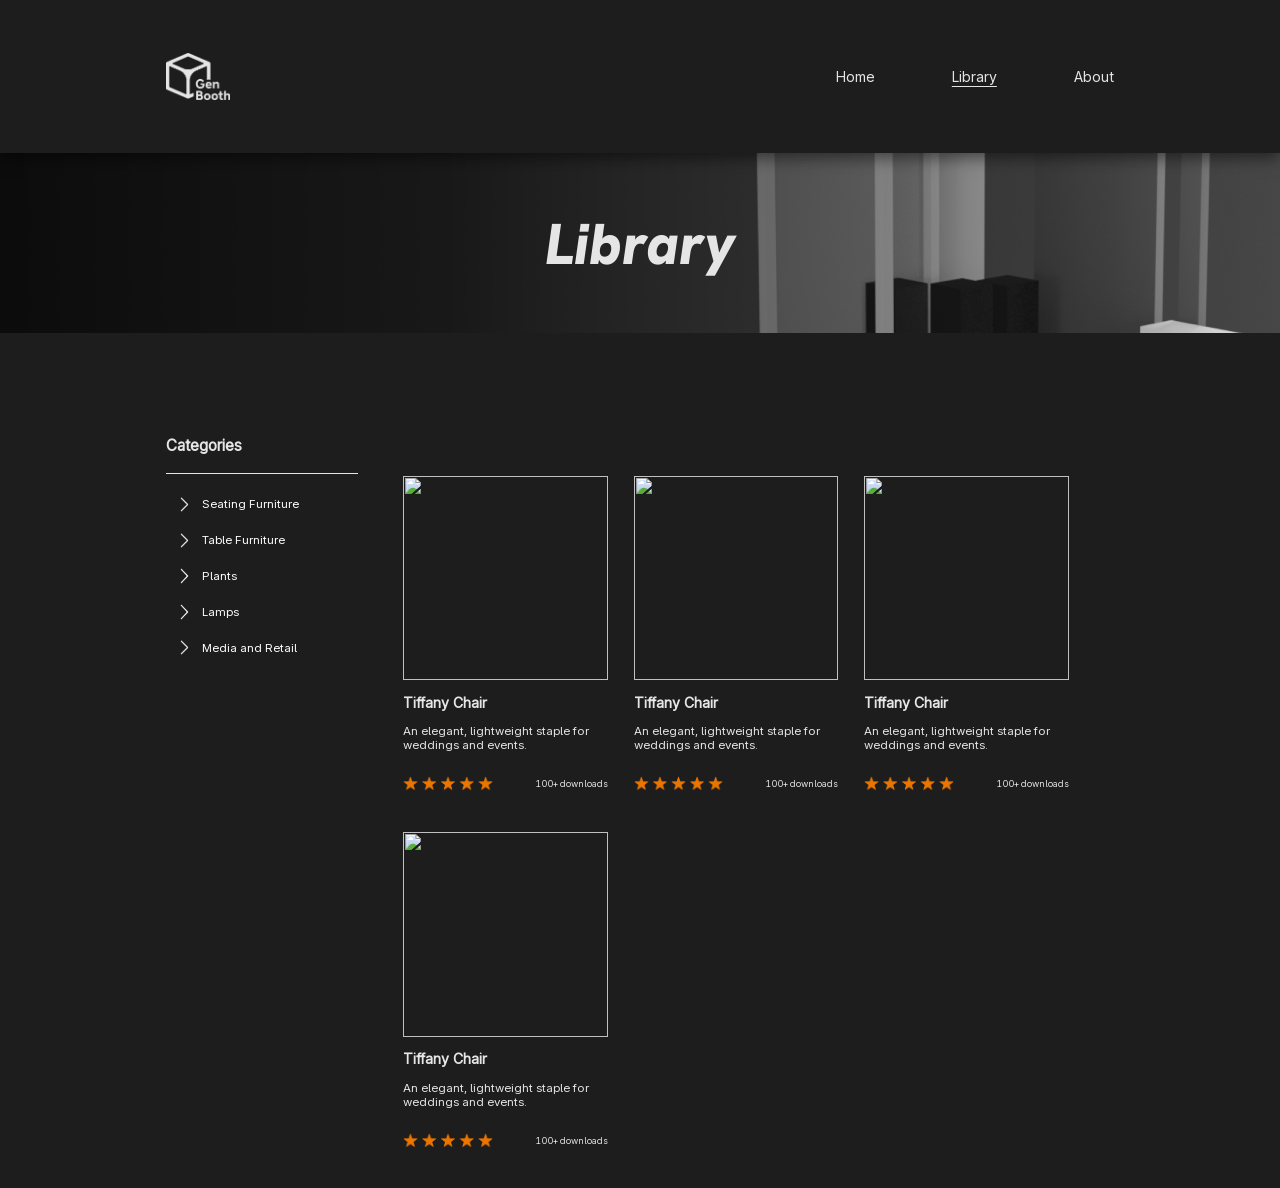
==== library.html @ 7431af9e "Add files via upload" ====
<!DOCTYPE html>
<html lang="en">
<head>
    <meta charset="UTF-8">
    <meta name="viewport" content="width=device-width, initial-scale=1.0">
    <title>GenBooth</title>
    <link rel="stylesheet" href="css/main.css">
    <link rel="stylesheet" href="css/reset.css">
    <link rel="stylesheet" href="https://cdnjs.cloudflare.com/ajax/libs/font-awesome/4.7.0/css/font-awesome.min.css">

    <script async src="https://unpkg.com/es-module-shims@1.6.3/dist/es-module-shims.js"></script>

</head>

<body>
    <div class="navigation">
        <div class="leftNav">
            <a>
                <img src="img/GenBoothLogo.png"> 
            </a>
        </div>
        <div class="rightNav">
            <a href="index.html" class="notActiveNav">Home</a>
            <a href="library.html" class="activeNav">Library</a>
            <a>About</a>
        </div>
    </div>

    <div class="title">
        <h1>Library</h1>
    </div>

    <div class="library">
        <div class="sidenav">
            <h2>Categories</h2>
            <a class="dropdown" onclick="toggleDropdown(this)"><img src="img/Arrow.png">Seating Furniture</a>
            <div class="dropdownContainer">
                <a href="javascript:void(0)" onclick="showPage('chair', this)" class="active-link">Chair</a>
                <a href="javascript:void(0)" onclick="showPage('accentchair')">Accent Chair</a>
                <a href="javascript:void(0)" onclick="showPage('stool')">Stool</a>
                <a>Sofa</a>
                <a>Bench</a>
                <a>Outdoor Chair</a>
            </div>
            <a class="dropdown" onclick="toggleDropdown(this)"><img src="img/Arrow.png">Table Furniture</a>
            <div class="dropdownContainer">
                <a>Booth Table</a>
                <a>Coffee Table</a>
                <a>Outdoor Table</a>
            </div>
            <a class="dropdown" onclick="toggleDropdown(this)"><img src="img/Arrow.png">Plants</a>
            <div class="dropdownContainer">
                <a>Floor Plants</a>
                <a>Ceiling Plants</a>
                <a>Wall Plants</a>
            </div>
            <a class="dropdown" onclick="toggleDropdown(this)"><img src="img/Arrow.png">Lamps</a>
            <div class="dropdownContainer">
                <a>Floor Lamp</a>
                <a>Ceiling Lamp</a>
                <a>Wall Lamp</a>
            </div>
            <a class="dropdown" onclick="toggleDropdown(this)"><img src="img/Arrow.png">Media and Retail</a>
            <div class="dropdownContainer">
                <a>Electricity</a>
                <a>Fashion-related</a>
            </div>
        </div>

        <div class="mainLibrary">
            <div id="chair" class="contentLibrary active">
                <a href="tiffanyChair.html" class="singleAsset">
                    <div class="displaySingleAsset"><img src="img/TiffanyChair.jpg"></div>
                    <h2>Tiffany Chair</h2>
                    <p>An elegant, lightweight staple for weddings and events.</p>
                    <div class="assetStats">
                        <div class="rating"><img src="img/rating.png"></div>
                        <p>100+ downloads</p>
                    </div>
                </a>
                <a class="singleAsset">
                    <div class="displaySingleAsset"><img src="img/TiffanyChair.jpg"></div>
                    <h2>Tiffany Chair</h2>
                    <p>An elegant, lightweight staple for weddings and events.</p>
                    <div class="assetStats">
                        <div class="rating"><img src="img/rating.png"></div>
                        <p>100+ downloads</p>
                    </div>
                </a>
                <a class="singleAsset">
                    <div class="displaySingleAsset"><img src="img/TiffanyChair.jpg"></div>
                    <h2>Tiffany Chair</h2>
                    <p>An elegant, lightweight staple for weddings and events.</p>
                    <div class="assetStats">
                        <div class="rating"><img src="img/rating.png"></div>
                        <p>100+ downloads</p>
                    </div>
                </a>
                <a class="singleAsset">
                    <div class="displaySingleAsset"><img src="img/TiffanyChair.jpg"></div>
                    <h2>Tiffany Chair</h2>
                    <p>An elegant, lightweight staple for weddings and events.</p>
                    <div class="assetStats">
                        <div class="rating"><img src="img/rating.png"></div>
                        <p>100+ downloads</p>
                    </div>
                </a>
            </div>

            <div id="accentchair" class="contentLibrary">
                <p>accentchair</p>
            </div>

            <div id="stool" class="contentLibrary">
                <p>stool</p>
            </div>
        </div>
    </div>
    
    <script>
    function showPage(pageId, element) {
        const sections = document.querySelectorAll('.contentLibrary');
        sections.forEach(section => {
            section.classList.remove('active');
        });
        
        const target = document.getElementById(pageId);
        if (target) {
            target.classList.add('active');
        }

        const allLinks = document.querySelectorAll('.dropdownContainer a');
        allLinks.forEach(link => {
            link.classList.remove('active-link');
        });

        if (element) {
            element.classList.add('active-link');
        }
    }

    function toggleDropdown(element) {

        const container = element.nextElementSibling;
        container.classList.toggle('show');

        const img = element.querySelector('img');
        img.classList.toggle('rotate-icon');
    }
    </script>
</body>

</html>
---- css/main.css ----
/* OVERALL */
*{
    scroll-behavior: smooth;
    box-sizing: border-box;
}

html {
    scroll-behavior: smooth;
}


/* BODY */
body {
    background-color: #1D1D1D;
    margin: 0;
    padding: 0;
    overflow-x: hidden;
    scroll-behavior: smooth;
}

a {
    cursor: pointer;
}

p {
    font-family: Body;
}

/* FONTS */
@font-face {
    font-family: Header;
    src: url('../font/HankenGrotesk-Bold.ttf');
}

@font-face {
    font-family: SubHeader;
    src: url('../font/HankenGrotesk-SemiBold.ttf');
}

@font-face {
    font-family: Body;
    src: url('../font/Inter.ttf');
}

@font-face {
    font-family: Italic;
    src: url('../font/HankenGrotesk-BlackItalic.ttf');
}

/* NAVIGATION */
.navigation {
    position: sticky;
    overflow: hidden;
    box-shadow: 0 5px 15px rgba(0, 0, 0, 0.5);
    display: flex;
    justify-content: space-between;
    align-items: center;
    z-index: 9999;
    background-color: #1D1D1D;
    width: 100vw;
    height: 17vh;
    padding: 0 13vw;
}

.leftNav {
    align-content: center;
    display: flex;
    justify-content: left;
    width: 10vw;
    height: 17vh;
}

.leftNav a {
    display: flex;
    align-items: center;
}

.leftNav a img {
    width: 5vw;
    align-items: center;
}

.rightNav {
    width: 70vw;
    height: 17vh;
    align-content: center;
    display: flex;
    justify-content: right;
}

.rightNav a {
    display: flex;
    align-items: center;
    font-family: Body;
    color: #E5E5E5;
    margin-left: 6vw;
    font-size: 1.1vw;
    transition: .7s;
}

.rightNav a:hover {
    transform: scale(1.2);
    font-weight: 1000;
}

.notActiveNav {
    text-decoration: none;
}

.activeNav {
    text-decoration: underline;
    text-underline-offset: 4px;
}

/* HEADER */

.header {
    background-image: url('../img/Header_Background.png');
    background-size: 100vw 80vh;
    box-shadow: 0 5px 15px rgba(0, 0, 0, 0.5);
    width: 100vw;
    height: 70vh;
    display: flex;
    justify-content: space-between;
    align-items: center;
}

.headerContent {
    padding: 0 13vw;
    height: 40vh;
    margin-top: 5vh;
}

.headerContent h1 {
    font-family: Italic;
    color: #E5E5E5;
    font-size: 4vw;
    padding: 0;
    margin: 0;
}

.headerContent h2 {
    font-family: Body;
    font-weight: 700;
    color: #E5E5E5;
    padding: 0;
    margin: 0;
    font-size: 1.3vw;
}

.headerContent a {
    display: inline-block;
    background-color: #EA7600;
    font-family: Body;
    font-weight: 1000;
    font-size: 1.2vw;
    color: #E5E5E5;
    padding: 1vw 3vw;
    margin-top: 7vh;
    border-radius: 0.3vw;
    transition: 0.7s;
}

.headerContent a:hover {
    transform: scale(1.1);
    background-color: #265787;
    box-shadow: 0 5px 15px rgba(0, 0, 0, 0.7);
}

.headerContent p {
    font-family: Body;
    color: #E5E5E5;
    width: 33vw;
    font-size: 1.1vw;
    line-height: 1.5;
}

.scroll {
    position: absolute;
    align-items: center;
    display: flex;
    justify-content: center;
    width: 100vw;
    height: 12vh;
    transform: translateY(-50%);
    z-index: 99;
    text-decoration: none;
}

.clickDown {
    background-color: #EA7600;
    width: 12vh;
    height: 12vh;
    display: flex;
    border-radius: 50%;
    justify-content: center;
    align-items: center;
    transition: 0.7s;
    padding: 0 1.5vw;
}

.clickDown:hover {
    transform: scale(1.1);
    background-color: #265787;
    box-shadow: 0 5px 15px rgba(0, 0, 0, 0.7);
}

/* ADVANTAGE */

.advantageHeader {
    width: 100vw;
    padding: 0 13vw;
    height: 50vh;
    display: flex;
    align-items: center;
}

.advantageHeader h1 {
    color: #E5E5E5;
    font-family: Italic;
    font-size: 4.5vw;
    padding: 30vh 30vw 10vh 0;
    margin: 0;
}

.advantage {
    width: 100vw;
    height: 45vh;
    padding: 0 13vw;
    display: flex;
    align-items: center;
    justify-content: space-between;
}

.advantageDetail {
    width: 21vw;
    height: 40vw;
    align-content: center;
}

.advantageDetail h1 {
    color: #E5E5E5;
    font-family: Header;
    font-size: 3vw;
    padding: 0;
    margin: 0;
}

.advantageDetail p{
    color: #E5E5E5;
    font-family: Body;
    font-size: 1.1vw;
    line-height: 1.5;
    padding: 0;
    margin: 0;
}

.youtube {
    height: 80vh;
    width: 100vw;
    margin-top: 20vh;
    padding: 0 13vw;
}

.youtube h1 {
    font-family: Italic;
    color: #E5E5E5;
    font-size: 3vw;
    padding: 0;
    margin: 0;
}

.youtube p{
    font-family: Body;
    color: #E5E5E5;
    font-size: 1.1vw;
    padding: 0;
    margin: 0;
}

.youtube a {
    display: inline-block;
    background-color: #EA7600;
    font-family: Body;
    font-weight: 1000;
    font-size: 1.2vw;
    color: #E5E5E5;
    padding: 1vw 3vw;
    margin-top: 7vh;
    border-radius: 0.3vw;
    transition: 0.7s;
}

.youtube a:hover {
    transform: scale(1.1);
    box-shadow: 0 5px 15px rgba(0, 0, 0, 0.7);
}

/* LIBRARY */

.title {
    height: 20vh;
    width: 100vw;
    background-image: url('../img/Header_Background.png');
    background-size: 100vw auto;
    background-position: center;
    display: flex;
    text-align: center;
    justify-content: center;
    align-items: center;
}

.title h1 {
    color: #E5E5E5;
    font-family: Italic;
    font-size: 4.5vw;
    padding: 0;
    margin: 0;
}

.library {
    width: 100vw;
    padding: 0 13vw;
    margin-top: 10vh;
    display: flex;
}

.sidenav {
    width: 15vw;
    display: flex;
    flex-direction: column;
}

.rotate-icon {
    transform: rotate(90deg);
}

.sidenav h2 {
    color: #E5E5E5;
    font-family: Body;
    font-size: 1.2vw;
    font-weight: 700;
    padding-bottom: 2vh;
    border-bottom: 1px solid #E5E5E5;
}

.sidenav img {
    width: 1.2vw;
    height: 1.2vw;
    margin: 0.8vw;
}

.sidenav a{
    padding: 0;
    font-family: Body;
    color: white;
    font-size: 0.9vw;
}

.dropdown {
    font-family: Body;
    color: #E5E5E5;
    display: flex;
    align-items: center;
    cursor: pointer;
    user-select: none;
}

.dropdown img {
    transition: transform 0.3s ease;
}

.rotate-icon {
    transform: rotate(90deg);
}

.dropdownContainer {
    font-family: Body;
    display: none;
    flex-direction: column;
    overflow: hidden;
}

.dropdownContainer.show {
    display: flex;
}

.dropdownContainer a {
    font-family: Body;
    color: white;
    padding: 0.5vw 3vw;
    font-size: 0.8vw;
    text-decoration: none;
}

.dropdownContainer a.active-link {
    background: linear-gradient(to right,#265787, #1D1D1D);
}

.mainLibrary {
    width: 59vw;
    margin-top: 3vh;
    padding: 1vw 2.5vw;
}

.contentLibrary {
    display: none;
    animation: fadeIn 0.5s; 
}

.active {
    display: flex;
    flex-wrap: wrap;
    justify-content: flex-start;
    text-decoration: none;
}

.singleAsset {
    width: 16vw;
    height: auto;
    margin: 1vw;
    text-decoration: none;
    transition: 0.5s;
}

.singleAsset:hover {
    transform: scale(1.02);
}

.displaySingleAsset {
    width: 16vw;
    height: 16vw;
}

.displaySingleAsset img {
    width: 16vw;
    height: 16vw;
}

.singleAsset h2 {
    color: #E5E5E5;
    font-family: Body;
    font-size: 1.1vw;
    font-weight: 700;
    padding: 1.5vh 0;
    margin: 0;
}

.singleAsset p {
    color: #E5E5E5;
    font-family: Body;
    font-size: 0.9vw;
    padding: 0;
    margin: 0;
}

.assetStats {
    display: flex;
    align-items: center;
    justify-content: space-between;
    margin-top: 1vh;
    height: 5vh;
}

.rating {
    display: flex;
    align-items: center;
    width: 7vw;
    height: 5vh;
}

.rating img {
    width: 7vw;
    height: auto;
}

.assetStats p{
    font-size: 0.7vw;
    color: #E5E5E5;
    margin: 0;
    padding: 0;
}

/* PRODUCT DETAIL */

.productDetail {
    width: 100vw;
    padding: 10vh 13vw;
    display: flex;
    display: flex;
    justify-content: space-between;
}

.productShowcase {
    width: 35vw;
    height: 50vh;
    position: relative;
}


.cursor {
  cursor: pointer;
}

.descriptionContainer {
    width: 34vw;
    padding-left: 2vw;
    display: flex;
    flex-direction: column;
    justify-content: flex-end;
}

.descriptionContainer img {
    width: 10vw;
}

.descriptionContainer h3 {
    font-family: Body;
    color: #E5E5E5;
    font-size: 2vw;
    padding: 0;
    margin: 1vh 0;
}

.descriptionContainer h4 {
    font-family: Body;
    color: #E5E5E5;
    padding: 0;
    margin: 3vh 0;
    text-decoration: none;
    font-size: 1vw;
    font-weight: 0;
    text-decoration: underline;
    text-underline-offset: 1vh;
}

.descriptionContainer p {
    font-family: Body;
    color: #E5E5E5;
    margin: 2vh 0;
    padding: 0;
    font-size: 1vw;
}

.descriptionContainer a{
    width: 34vw;
    text-align: center;
    display: inline-block;
    background-color: #EA7600;
    font-family: Body;
    font-weight: 1000;
    font-size: 1.5vw;
    color: #E5E5E5;
    padding: 3vh 3vw;
    margin-top: 2vh;
    border-radius: 0.3vw;
    transition: 0.7s;
}

.descriptionContainer a:hover {
    transform: scale(1.02);
    background-color: #265787;
    box-shadow: 0 5px 15px rgba(0, 0, 0, 0.7);
}


.productShowcase {
    width: 100%;
    height: 75vh;
    background-color: #E5E5E5;
    position: relative;
    border-radius: 12px;
    overflow: hidden;
}

.container1 {
    width: 100%;
    height: 100%;
    position: relative;
}

.container1 canvas {
    width: 100% !important;
    height: 100% !important;
    display: block;
    outline: none;
}
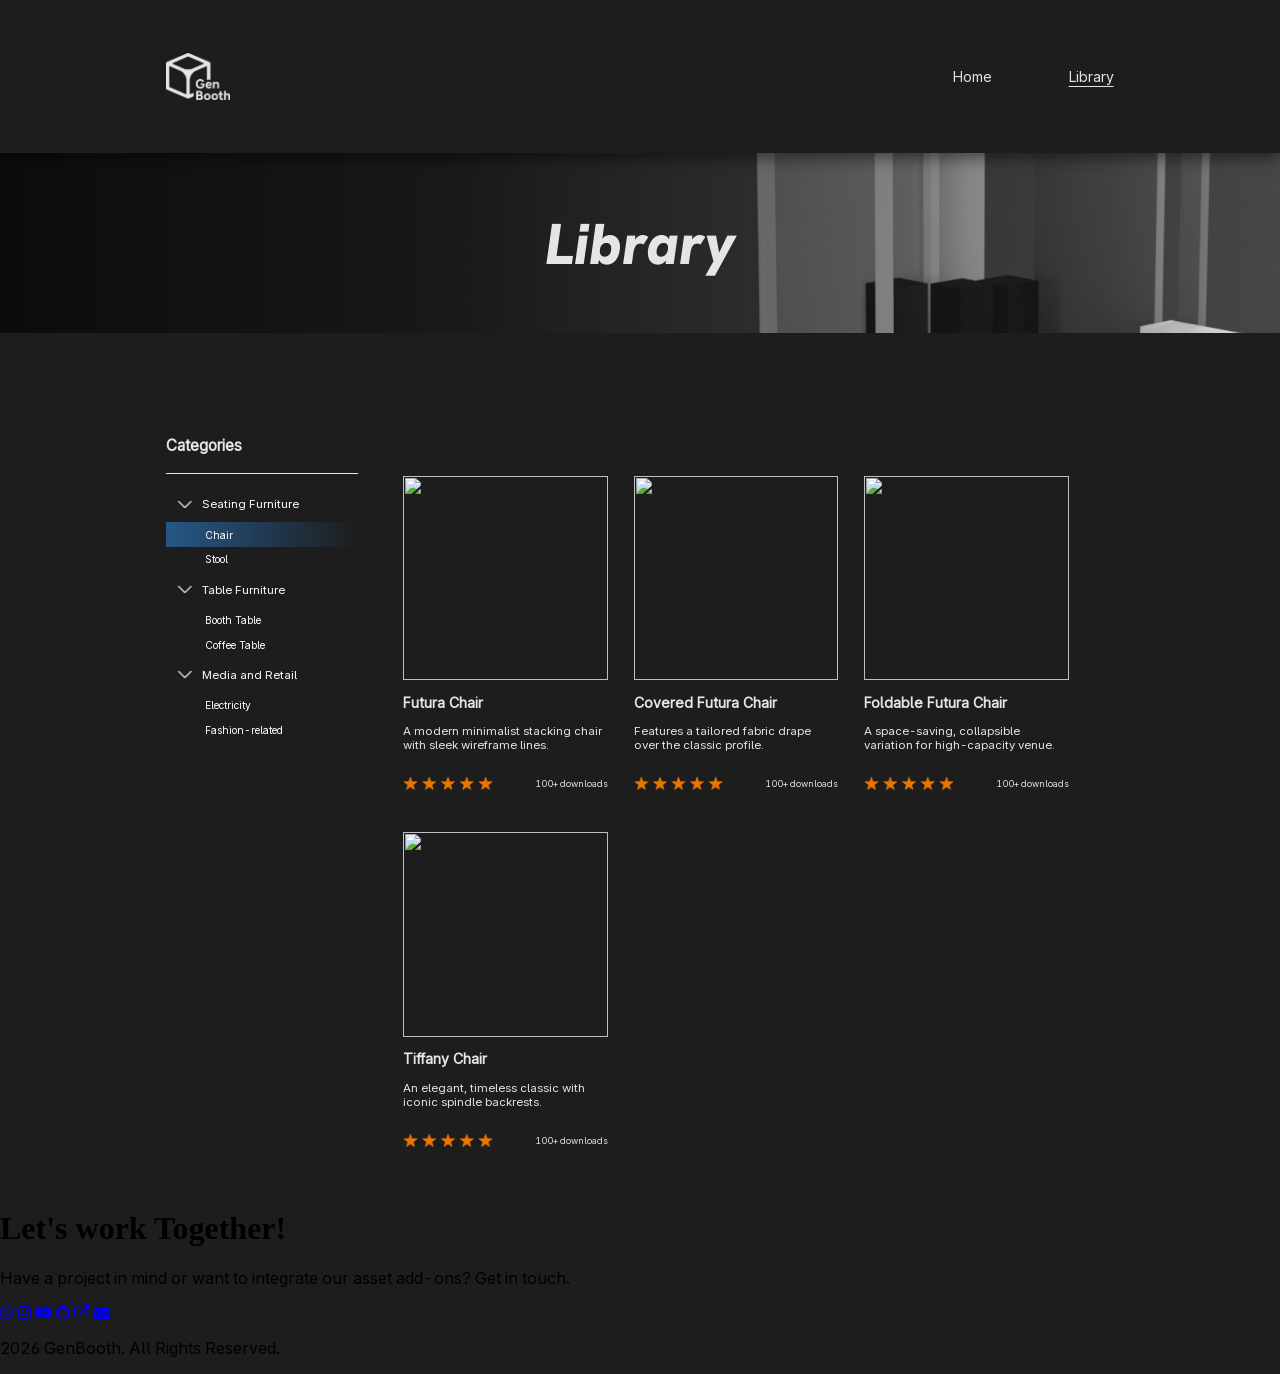
==== commit 4c38b445: "Update library.html" ====
--- a/library.html
+++ b/library.html
@@ -15,14 +15,13 @@
 <body>
     <div class="navigation">
         <div class="leftNav">
-            <a>
+            <a href="index.html">
                 <img src="img/GenBoothLogo.png"> 
             </a>
         </div>
         <div class="rightNav">
             <a href="index.html" class="notActiveNav">Home</a>
             <a href="library.html" class="activeNav">Library</a>
-            <a>About</a>
         </div>
     </div>
 
@@ -33,121 +32,215 @@
     <div class="library">
         <div class="sidenav">
             <h2>Categories</h2>
-            <a class="dropdown" onclick="toggleDropdown(this)"><img src="img/Arrow.png">Seating Furniture</a>
-            <div class="dropdownContainer">
+            <a class="dropdown" onclick="toggleDropdown(this)"><img src="img/Arrow.png" class="rotate-icon">Seating Furniture</a>
+            <div class="dropdownContainer show">
                 <a href="javascript:void(0)" onclick="showPage('chair', this)" class="active-link">Chair</a>
-                <a href="javascript:void(0)" onclick="showPage('accentchair')">Accent Chair</a>
-                <a href="javascript:void(0)" onclick="showPage('stool')">Stool</a>
-                <a>Sofa</a>
-                <a>Bench</a>
-                <a>Outdoor Chair</a>
-            </div>
-            <a class="dropdown" onclick="toggleDropdown(this)"><img src="img/Arrow.png">Table Furniture</a>
-            <div class="dropdownContainer">
-                <a>Booth Table</a>
-                <a>Coffee Table</a>
-                <a>Outdoor Table</a>
-            </div>
-            <a class="dropdown" onclick="toggleDropdown(this)"><img src="img/Arrow.png">Plants</a>
-            <div class="dropdownContainer">
-                <a>Floor Plants</a>
-                <a>Ceiling Plants</a>
-                <a>Wall Plants</a>
-            </div>
-            <a class="dropdown" onclick="toggleDropdown(this)"><img src="img/Arrow.png">Lamps</a>
-            <div class="dropdownContainer">
-                <a>Floor Lamp</a>
-                <a>Ceiling Lamp</a>
-                <a>Wall Lamp</a>
-            </div>
-            <a class="dropdown" onclick="toggleDropdown(this)"><img src="img/Arrow.png">Media and Retail</a>
-            <div class="dropdownContainer">
-                <a>Electricity</a>
-                <a>Fashion-related</a>
+                <a href="javascript:void(0)" onclick="showPage('stool', this)">Stool</a>
+            </div>
+            <a class="dropdown" onclick="toggleDropdown(this)"><img src="img/Arrow.png" class="rotate-icon">Table Furniture</a>
+            <div class="dropdownContainer show">
+                <a href="javascript:void(0)" onclick="showPage('boothTable', this)">Booth Table</a>
+                <a href="javascript:void(0)" onclick="showPage('coffeeTable', this)">Coffee Table</a>
+            </div>
+            <a class="dropdown" onclick="toggleDropdown(this)"><img src="img/Arrow.png" class="rotate-icon">Media and Retail</a>
+            <div class="dropdownContainer show">
+                <a href="javascript:void(0)" onclick="showPage('elec', this)">Electricity</a>
+                <a href="javascript:void(0)" onclick="showPage('fashion', this)">Fashion-related</a>
             </div>
         </div>
 
         <div class="mainLibrary">
             <div id="chair" class="contentLibrary active">
+                <a href="futuraChair.html" class="singleAsset">
+                    <div class="displaySingleAsset"><img src="img/Futura.png"></div>
+                    <h2>Futura Chair</h2>
+                    <p>A modern minimalist stacking chair with sleek wireframe lines.</p>
+                    <div class="assetStats">
+                        <div class="rating"><img src="img/rating.png"></div>
+                        <p>100+ downloads</p>
+                    </div>
+                </a>
+                <a href="coveredFutura.html" class="singleAsset">
+                    <div class="displaySingleAsset"><img src="img/CoveredFutura.png"></div>
+                    <h2>Covered Futura Chair</h2>
+                    <p>Features a tailored fabric drape over the classic profile.</p>
+                    <div class="assetStats">
+                        <div class="rating"><img src="img/rating.png"></div>
+                        <p>100+ downloads</p>
+                    </div>
+                </a>
+                <a href="foldableFutura.html" class="singleAsset">
+                    <div class="displaySingleAsset"><img src="img/FoldableFutura.png"></div>
+                    <h2>Foldable Futura Chair</h2>
+                    <p>A space-saving, collapsible variation for high-capacity venue.</p>
+                    <div class="assetStats">
+                        <div class="rating"><img src="img/rating.png"></div>
+                        <p>100+ downloads</p>
+                    </div>
+                </a>
                 <a href="tiffanyChair.html" class="singleAsset">
-                    <div class="displaySingleAsset"><img src="img/TiffanyChair.jpg"></div>
+                    <div class="displaySingleAsset"><img src="img/Tiffany.png"></div>
                     <h2>Tiffany Chair</h2>
-                    <p>An elegant, lightweight staple for weddings and events.</p>
-                    <div class="assetStats">
-                        <div class="rating"><img src="img/rating.png"></div>
-                        <p>100+ downloads</p>
-                    </div>
-                </a>
-                <a class="singleAsset">
-                    <div class="displaySingleAsset"><img src="img/TiffanyChair.jpg"></div>
-                    <h2>Tiffany Chair</h2>
-                    <p>An elegant, lightweight staple for weddings and events.</p>
-                    <div class="assetStats">
-                        <div class="rating"><img src="img/rating.png"></div>
-                        <p>100+ downloads</p>
-                    </div>
-                </a>
-                <a class="singleAsset">
-                    <div class="displaySingleAsset"><img src="img/TiffanyChair.jpg"></div>
-                    <h2>Tiffany Chair</h2>
-                    <p>An elegant, lightweight staple for weddings and events.</p>
-                    <div class="assetStats">
-                        <div class="rating"><img src="img/rating.png"></div>
-                        <p>100+ downloads</p>
-                    </div>
-                </a>
-                <a class="singleAsset">
-                    <div class="displaySingleAsset"><img src="img/TiffanyChair.jpg"></div>
-                    <h2>Tiffany Chair</h2>
-                    <p>An elegant, lightweight staple for weddings and events.</p>
-                    <div class="assetStats">
-                        <div class="rating"><img src="img/rating.png"></div>
-                        <p>100+ downloads</p>
-                    </div>
-                </a>
-            </div>
-
-            <div id="accentchair" class="contentLibrary">
-                <p>accentchair</p>
-            </div>
+                    <p>An elegant, timeless classic with iconic spindle backrests.</p>
+                    <div class="assetStats">
+                        <div class="rating"><img src="img/rating.png"></div>
+                        <p>100+ downloads</p>
+                    </div>
+                </a>
+            </div>
+
+            
 
             <div id="stool" class="contentLibrary">
-                <p>stool</p>
-            </div>
-        </div>
+                <a href="barStool.html" class="singleAsset">
+                    <div class="displaySingleAsset"><img src="img/Bar Stool.png"></div>
+                    <h2>Bar Stool</h2>
+                    <p>An elevated, industrial-chic seating option for reception counters.</p>
+                    <div class="assetStats">
+                        <div class="rating"><img src="img/rating.png"></div>
+                        <p>100+ downloads</p>
+                    </div>
+                </a>
+            </div>
+
+            <div id="boothTable" class="contentLibrary">
+                <a href="ibm.html" class="singleAsset">
+                    <div class="displaySingleAsset"><img src="img/ibm.png"></div>
+                    <h2>IBM Table</h2>
+                    <p>A rectangular, standard-height table for training, registration, or display.</p>
+                    <div class="assetStats">
+                        <div class="rating"><img src="img/rating.png"></div>
+                        <p>100+ downloads</p>
+                    </div>
+                </a>
+
+                <a href="r8.html" class="singleAsset">
+                    <div class="displaySingleAsset"><img src="img/r8.png"></div>
+                    <h2>R8 Table</h2>
+                    <p>Built on a modular shell scheme framing for tradeshow booth setups.</p>
+                    <div class="assetStats">
+                        <div class="rating"><img src="img/rating.png"></div>
+                        <p>100+ downloads</p>
+                    </div>
+                </a>
+            </div>
+            <div id="coffeeTable" class="contentLibrary">
+                <a href="squareCoffee.html" class="singleAsset">
+                    <div class="displaySingleAsset"><img src="img/squareCoffee.png"></div>
+                    <h2>Square Coffee Table</h2>
+                    <p>A low-profile centerpiece table for casual meeting lounges.</p>
+                    <div class="assetStats">
+                        <div class="rating"><img src="img/rating.png"></div>
+                        <p>100+ downloads</p>
+                    </div>
+                </a>
+
+                <a href="roundCoffee.html" class="singleAsset">
+                    <div class="displaySingleAsset"><img src="img/roundCoffee.png"></div>
+                    <h2>Round Coffee Table</h2>
+                    <p>A compact, circular accent table designed for fluid conversation zones.</p>
+                    <div class="assetStats">
+                        <div class="rating"><img src="img/rating.png"></div>
+                        <p>100+ downloads</p>
+                    </div>
+                </a>
+            </div>
+
+            <div id="elec" class="contentLibrary">
+                <a href="tvStand.html" class="singleAsset">
+                    <div class="displaySingleAsset"><img src="img/tvStand.png"></div>
+                    <h2>TV Stand</h2>
+                    <p>A sleek display mount optimized for digital portfolios and presentation.</p>
+                    <div class="assetStats">
+                        <div class="rating"><img src="img/rating.png"></div>
+                        <p>100+ downloads</p>
+                    </div>
+                </a>
+            </div>
+            <div id="fashion" class="contentLibrary">
+                <a href="clothingRack.html" class="singleAsset">
+                    <div class="displaySingleAsset"><img src="img/clothingRack.png"></div>
+                    <h2>Clothing Rack</h2>
+                    <p>An industrial garment rail perfect for apparel and retail pop-ups.</p>
+                    <div class="assetStats">
+                        <div class="rating"><img src="img/rating.png"></div>
+                        <p>100+ downloads</p>
+                    </div>
+                </a>
+
+                <a href="standingMirror.html" class="singleAsset">
+                    <div class="displaySingleAsset"><img src="img/standingMirror.png"></div>
+                    <h2>Standing Mirror</h2>
+                    <p>A full-length minimalist mirror for apparel fitting.</p>
+                    <div class="assetStats">
+                        <div class="rating"><img src="img/rating.png"></div>
+                        <p>100+ downloads</p>
+                    </div>
+                </a>
+            </div>
+        </div>
+    </div>
+        <div class="footer">
+    <div class="footerContent">
+        <h1>Let's work Together!</h1>
+        <p>Have a project in mind or want to integrate our asset add-ons? Get in touch.</p>
+        
+        <div class="footerSocials">
+    <a href="https://wa.me/087778920831" target="_blank" title="WhatsApp">
+        <i class="fa fa-whatsapp"></i>
+    </a>
+    <a href="https://instagram.com/modulab.design" target="_blank" title="Instagram">
+        <i class="fa fa-instagram"></i>
+    </a>
+    <a href="https://youtube.com/@modulab.design?si=_prUxhJvZliUzjw3" target="_blank" title="YouTube">
+        <i class="fa fa-youtube-play"></i>
+    </a>
+    <a href="https://github.com/modulabdesigns/ModuLab" target="_blank" title="GitHub">
+        <i class="fa fa-github"></i>
+    </a>
+    <a href="https://linktr.ee/modulab.designs" target="_blank" title="Linktree">
+        <i class="fa fa-external-link"></i>
+    </a>
+    <a href="mailto:modulab.designs@gmail.com" title="Email Us">
+        <i class="fa fa-envelope"></i>
+    </a>
+</div>
     </div>
     
+    <div class="footerBottom">
+        <p> 2026 GenBooth. All Rights Reserved.</p>
+    </div>
+</div>
     <script>
     function showPage(pageId, element) {
-        const sections = document.querySelectorAll('.contentLibrary');
-        sections.forEach(section => {
-            section.classList.remove('active');
-        });
-        
-        const target = document.getElementById(pageId);
-        if (target) {
-            target.classList.add('active');
-        }
-
-        const allLinks = document.querySelectorAll('.dropdownContainer a');
-        allLinks.forEach(link => {
-            link.classList.remove('active-link');
-        });
-
-        if (element) {
-            element.classList.add('active-link');
-        }
+    const sections = document.querySelectorAll('.contentLibrary');
+    sections.forEach(section => {
+        section.classList.remove('active');
+    });
+    
+    const target = document.getElementById(pageId);
+    if (target) {
+        target.classList.add('active');
     }
 
-    function toggleDropdown(element) {
-
-        const container = element.nextElementSibling;
-        container.classList.toggle('show');
-
-        const img = element.querySelector('img');
-        img.classList.toggle('rotate-icon');
+    const allLinks = document.querySelectorAll('.dropdownContainer a');
+    allLinks.forEach(link => {
+        link.classList.remove('active-link');
+    });
+
+    if (element) {
+        element.classList.add('active-link');
     }
+}
+
+function toggleDropdown(element) {
+    const container = element.nextElementSibling;
+    container.classList.toggle('show');
+
+    const img = element.querySelector('img');
+    img.classList.toggle('rotate-icon');
+}
     </script>
 </body>
 
-</html>+</html>
